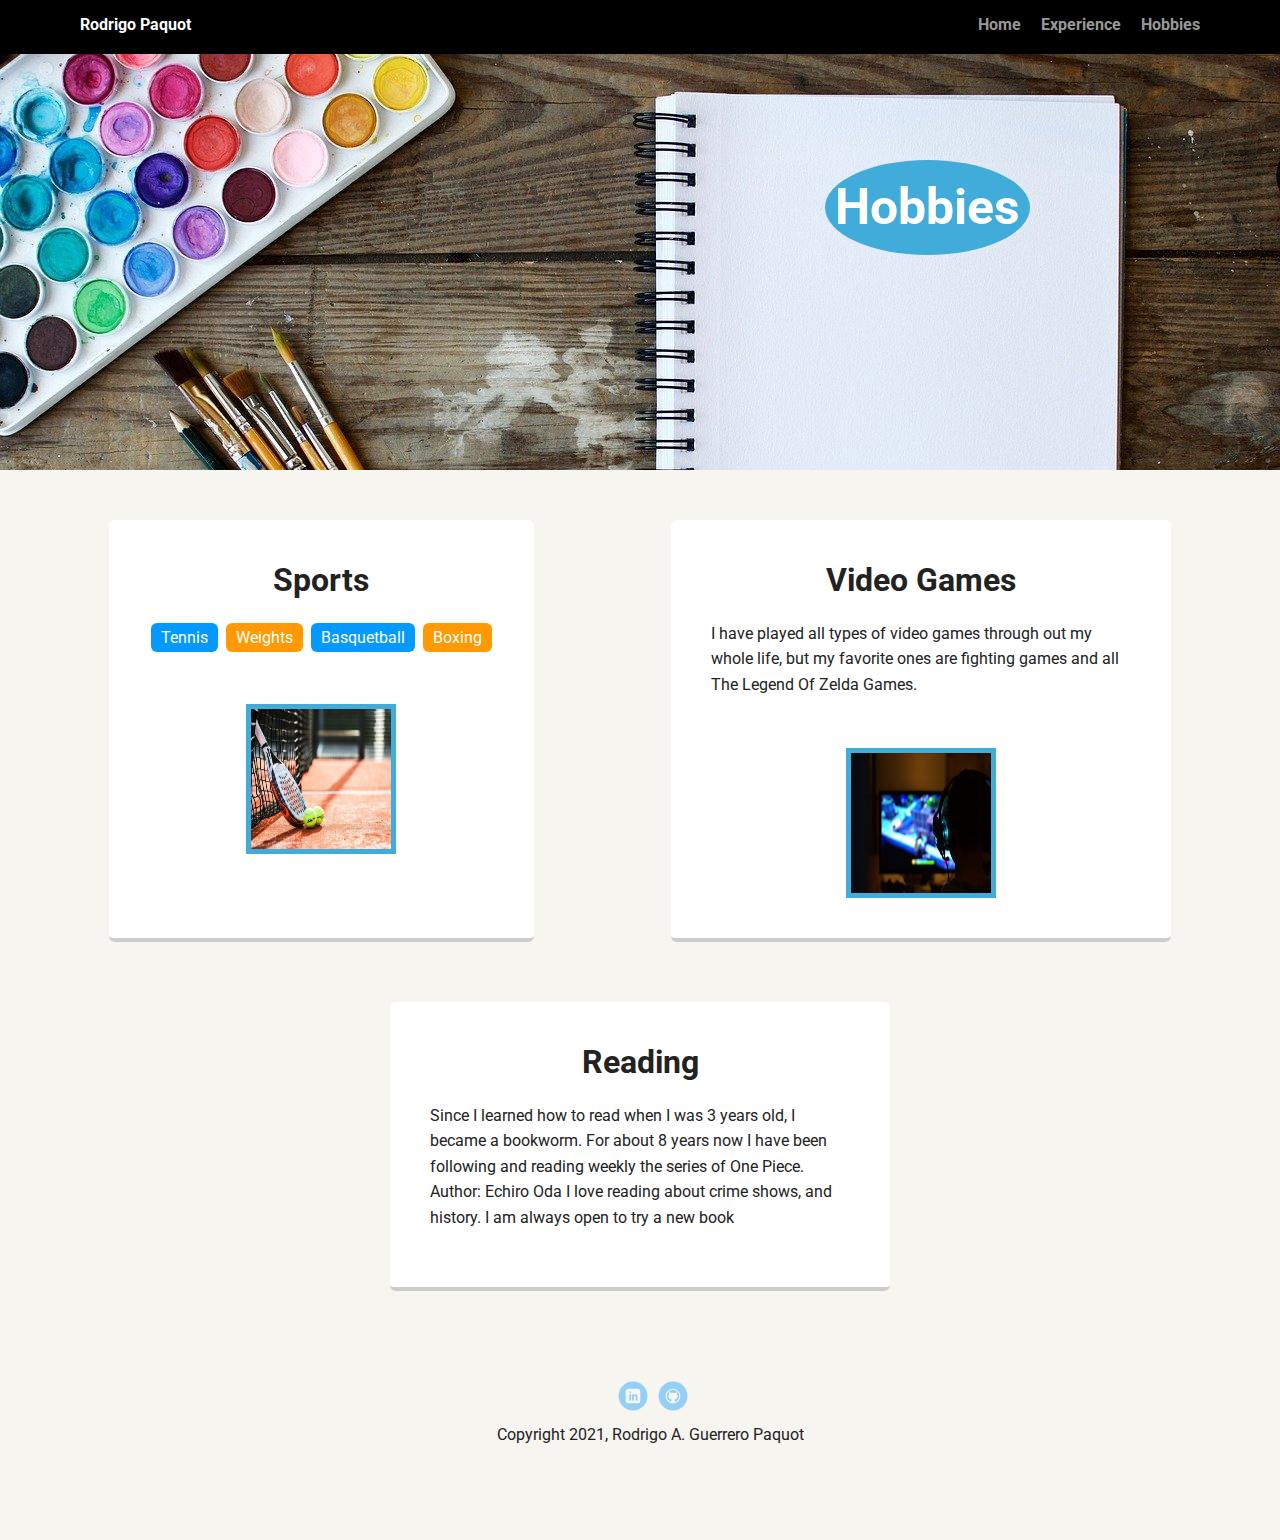
==== hobbies.html @ 7f0a62a6 "Added project files. Finished project" ====
<!doctype html>
<html lang="en">
<head>
  <meta charset="utf-8">
  <title>My Profile page</title>
  <meta name="viewport" content="width=device-width, initial-scale=1.0">
  <link rel="stylesheet" href="styles.css">
  <link href="https://fonts.googleapis.com/css?family=Muli%7CRoboto:400,300,500,700,900" rel="stylesheet"></head>
  <body>

    <nav class="main-nav">
        <ul class="nav">
          <li class="name">Rodrigo Paquot</li>
          <li><a href="index.html">Home</a></li>
          <li><a href="experience.html">Experience</a></li>
          <li><a href="hobbies.html">Hobbies</a></li>
        </ul>
    </nav>

    <header class='hobbies'>
      <h1 class="tag name">Hobbies</h1>
    </header>

    <main class="flex">
      <article class="card">
        <h1>Sports </h1>
        <ul class="skills">
          <li>Tennis</li>
          <li>Weights</li>
          <li>Basquetball</li>
          <li>Boxing</li>
        </ul>
        <img src="images/tennis.jpg" alt="Tennis raquet in a tennis court" class="hobbies-images">
      </article>

      <article class="card">
        <h1>Video Games</h1>
        <p>I have played all types of video games through out my whole life, but my favorite ones are fighting games and all The Legend Of Zelda Games.</p>
          <img src="images/games.jpg" alt="person playing video games" class="hobbies-images">
      </article>

      <article class="card">
        <h1>Reading</h1>
        <p>Since I learned how to read when I was 3 years old, I became a bookworm. For about 8 years now I have been following and reading weekly the series of One Piece. Author: Echiro Oda
        I love reading about crime shows, and history. I am always open to try a new book  </p>
      </article>

    </main>
    <footer>
      <ul>
        <li><a href="https://www.linkedin.com/in/rodrigo-a-guerrero-paquot-693145194/" class="social linkedin" target="_blank">LinkedIn</a></li>
        <li><a href="https://github.com/Rapaquot" class="social github" target="_blank">Github</a></li>
      </ul>
      <p class="copyright">Copyright 2021, Rodrigo A. Guerrero Paquot</p>
    </footer>
  </body>
  </html>
---- styles.css ----
/* Global Layout Set-up */
* {
  box-sizing: border-box;
}

body {
  margin: 0;
  padding: 0;
  text-align: center;
  font-family: 'Roboto', sans-serif;
  color: #222;
  background: #f7f5f0;
}
/* Link Styles */

a {
  text-decoration: none;
  color: #999;
}
a:hover {
  color: #6633ff;
}

/* Section Styles */

.main-nav {
  width: 100%;
  background: black;
  min-height: 30px;
  padding: 10px;
  position: fixed;
  text-align: center;
}
.nav {
  display: flex;
  justify-content: space-around;
  font-weight: 700;
  list-style-type: none;
  margin: 0 auto;
  padding: 0;
}

.nav .name {
    display: block;
    margin-right: auto;
    color: white;
}
.nav li {
  padding: 5px 10px 10px 10px;
}
.nav a {
  transition: all .5s;
}
.nav a:hover {
  color: white
}

header {
  text-align: center;
  background: url('images/streetart.jpg') no-repeat top center ;
  background-size: cover;
  overflow: hidden;
  padding-top: 60px;
}
header {
  line-height: 1.5;
}

.hobbies h1{
  border-radius: 50%;
}
header .profile-image {
  margin-top: 50px;
  width: 150px;
  height: 150px;
  border-radius: 20%;
  border: 3px solid #41abd9;
  transition: all .5s;
}
header .profile-image:hover {
  transform: scale(1.2) rotate(5deg);
}
.tag {
  background-color: #efefef;
  color: black;
  padding: 10px;
  border-radius: 5px;
  display: table;
  margin: 10px auto;
}
.work-details{
  background: url('images/computer.jpg') no-repeat top center ;
  background-size: cover;
}

.hobbies{
  background: url('images/art.jpg') no-repeat top center ;
  background-size: cover;
}
.hobbies-images{
  margin-top: 50px;
  width: 150px;
  height: 150px;
  display: block;
 margin-left: auto;
 margin-right: auto;
 border: 5px solid #41abd9
}

.experience{
  background-color: #efefef;
  color: black;
  padding: 10px;
  border-radius: 5px;
  display: table;
  margin: 100px auto;
  font-size: 3rem;
}
.location {
  background-color: #41abd9;
  color: white;
}
.card {
  margin: 30px;
  padding: 20px 40px 40px;
  max-width: 500px;
  text-align: left;
  background: #fff;
  border-bottom: 4px solid #ccc;
  border-radius: 6px;
  transition: all .5s;
}
.card:hover {
  border-color: #41abd9;
}


.card h1{
  text-align: center;
}

ul.skills {
  padding: 0;
  text-align: center;
}

.skills li {
  border-radius: 6px;
  display: inline-block;
  background: #ff9904;
  color: white;
  padding: 5px 10px;
  margin: 2px;
}

.skills li:nth-child(odd) {
  background: #0399ff;
}

footer {
  width: 100%;
  min-height: 30px;
  padding: 20px 0 40px 20px;
}

footer .copyright {
  top: -8px;
  font-size: .75em;
}

footer ul {
  list-style-type: none;
  margin: 0;
  padding: 0;
}

footer ul li {
  display: inline-block;
}

a.social {
  display: inline-block;
  text-indent: -9999px;
  margin-left: 5px;
  width: 30px;
  height: 30px;
  background-size: 30px 30px;
  opacity: .4;
  transition: all .5s;
}
a.twitter {
  background-image: url(images/twitter.svg);
}
a.linkedin {
  background-image: url(images/linkedin.svg);
}
a.github {
  background-image: url(images/github.svg);
}
a.social:hover {
  opacity: 1;
}
.clearfix {
  clear: both;
}

/* Styles for larger screens */
@media screen and (min-width: 720px) {

  .flex {
      display: -ms-flexbox;      /* TWEENER - IE 10 */
      display: flex;
      max-width: 1200px;
      -ms-flex-pack: distribute;
      justify-content: space-around;
      margin: 0 auto;
      flex-wrap: wrap;
}


  header {
    min-height: 470px;
  }

  .nav {
    max-width: 1200px;
    padding: 0 30px;
  }

  .hobbies h1{
    border-radius: 50%;
    margin-top: 100px;
    background-color: #41abd9;
    color: white;
    margin-right: 250px;
    font-size: 50px;
  }

  main {
    padding-top: 20px;
  }

  main p {
    line-height: 1.6em;
  }

  footer {
    font-size: 1.3em;
    max-width: 1200px;
    margin: 40px auto;
  }

}
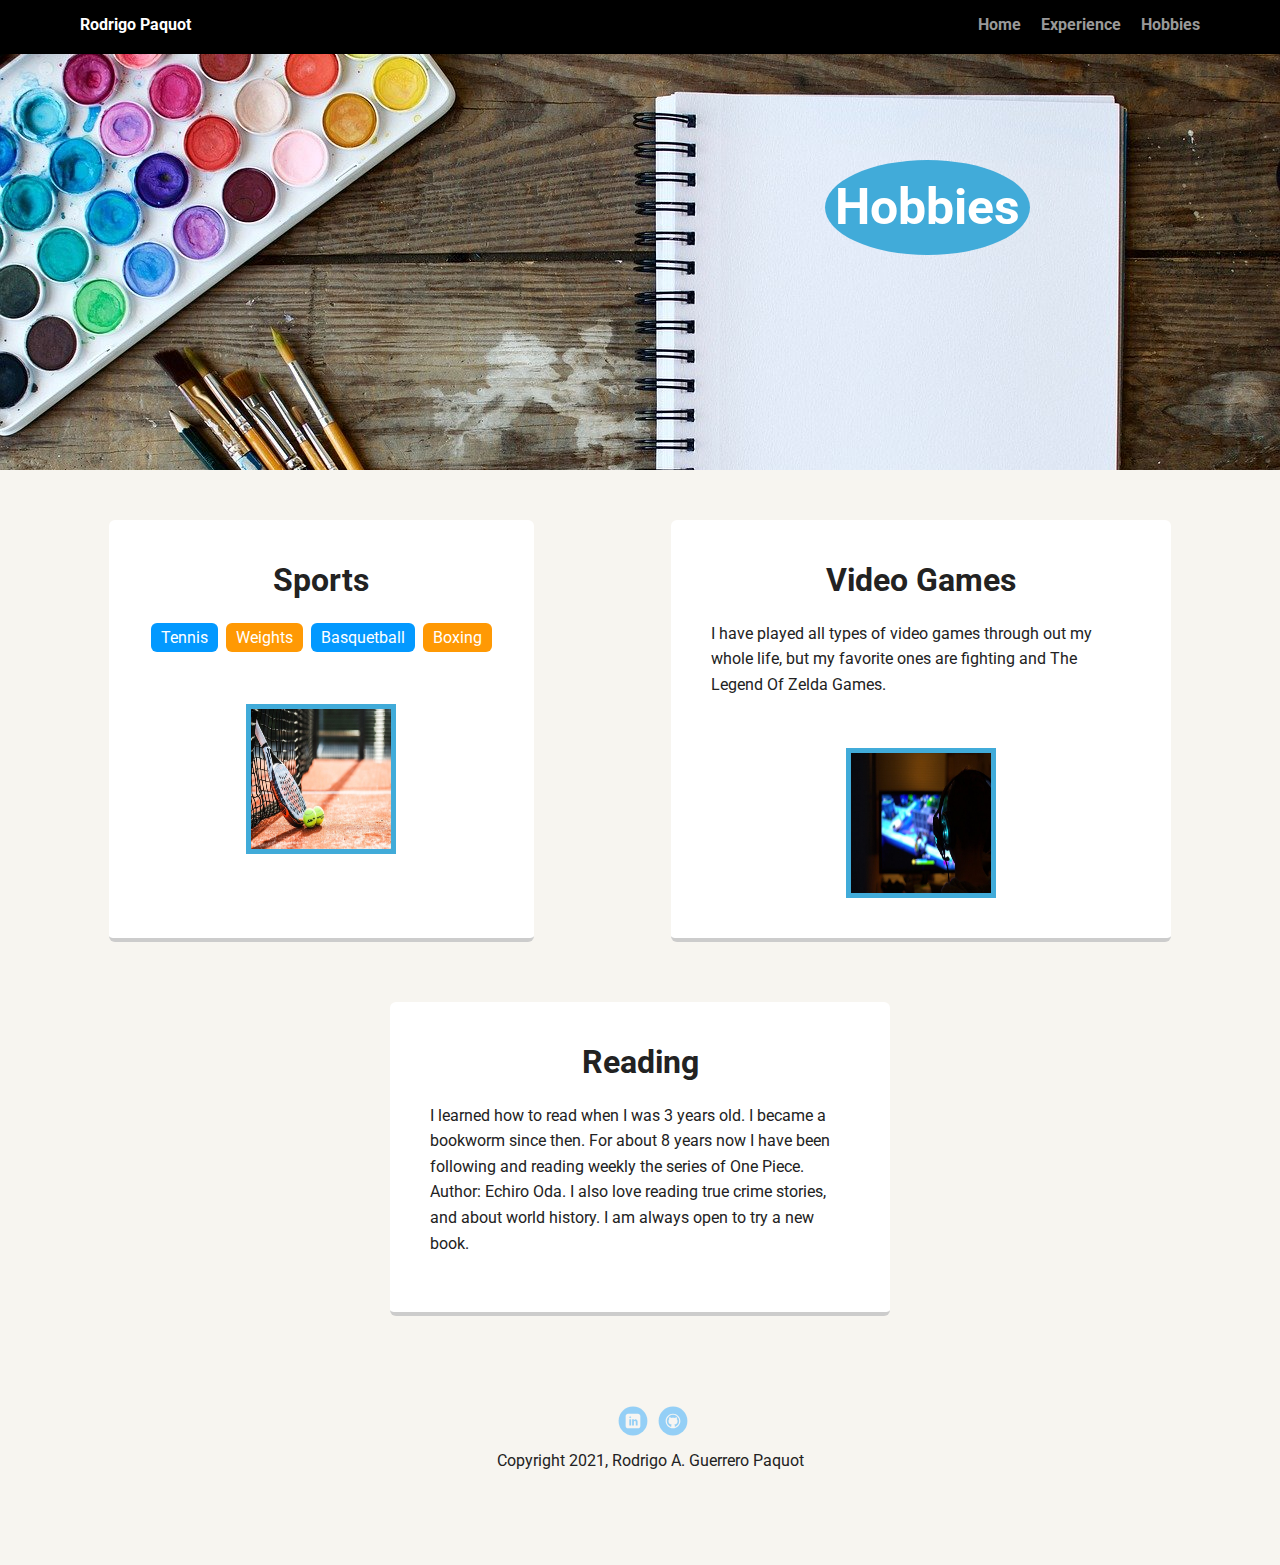
==== commit 6aa2f7ac: "Updated hobbies page" ====
--- a/hobbies.html
+++ b/hobbies.html
@@ -35,14 +35,14 @@
 
       <article class="card">
         <h1>Video Games</h1>
-        <p>I have played all types of video games through out my whole life, but my favorite ones are fighting games and all The Legend Of Zelda Games.</p>
+        <p>I have played all types of video games through out my whole life, but my favorite ones are fighting and The Legend Of Zelda Games.</p>
           <img src="images/games.jpg" alt="person playing video games" class="hobbies-images">
       </article>
 
       <article class="card">
         <h1>Reading</h1>
-        <p>Since I learned how to read when I was 3 years old, I became a bookworm. For about 8 years now I have been following and reading weekly the series of One Piece. Author: Echiro Oda
-        I love reading about crime shows, and history. I am always open to try a new book  </p>
+        <p>I learned how to read when I was 3 years old. I became a bookworm since then. For about 8 years now I have been following and reading weekly the series of One Piece. Author: Echiro Oda.
+        I also love reading true crime stories, and about world history. I am always open to try a new book. </p>
       </article>
 
     </main>
